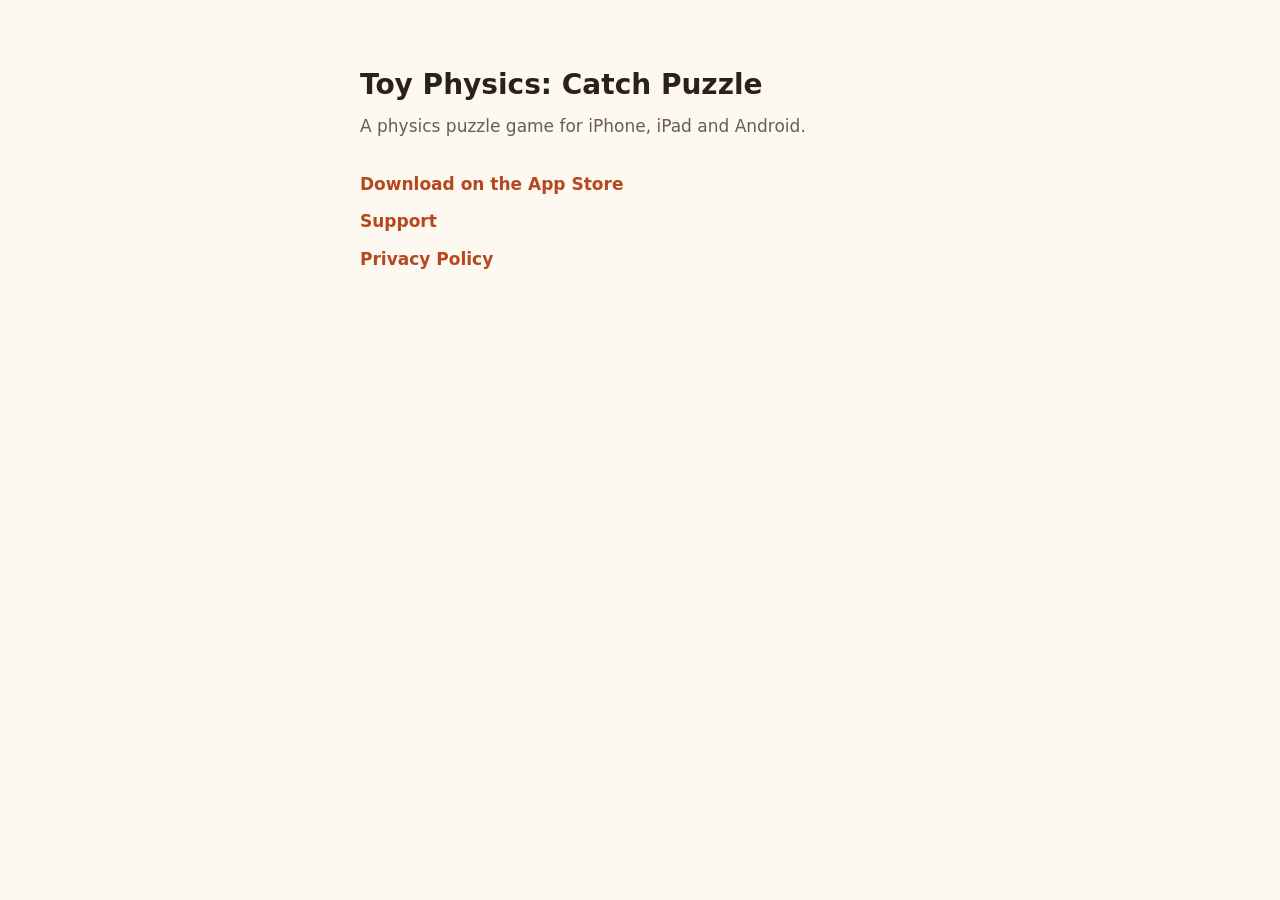
==== index.html @ 59cc870f "Add homepage" ====
<!doctype html>
<html lang="en">
<head>
<meta charset="utf-8">
<meta name="viewport" content="width=device-width, initial-scale=1">
<title>Toy Physics: Catch Puzzle</title>
<meta name="description" content="Toy Physics: Catch Puzzle, a physics puzzle game for iPhone, iPad and Android.">
<style>
  :root { --bg: #fdf8f0; --fg: #2b2118; --muted: #6b5d50; --link: #b5481f; }
  @media (prefers-color-scheme: dark) {
    :root { --bg: #1c1814; --fg: #f3ece2; --muted: #b3a697; --link: #f08a5d; }
  }
  body { margin: 0; background: var(--bg); color: var(--fg);
         font: 17px/1.5 system-ui, -apple-system, "Segoe UI", Roboto, sans-serif; }
  main { max-width: 560px; margin: 0 auto; padding: 64px 16px; }
  h1 { font-size: 28px; margin: 0 0 8px; }
  p { color: var(--muted); margin: 0 0 32px; }
  ul { list-style: none; padding: 0; margin: 0; }
  li { margin: 0 0 12px; }
  a { color: var(--link); font-weight: 600; text-decoration: none; }
  a:hover { text-decoration: underline; }
</style>
</head>
<body>
<main>
  <h1>Toy Physics: Catch Puzzle</h1>
  <p>A physics puzzle game for iPhone, iPad and Android.</p>
  <ul>
    <li><a href="https://apps.apple.com/us/app/toy-physics-catch-puzzle/id6809115657">Download on the App Store</a></li>
    <li><a href="https://sites.google.com/view/toyphysicshelp">Support</a></li>
    <li><a href="https://sites.google.com/view/toyphysics">Privacy Policy</a></li>
  </ul>
</main>
</body>
</html>
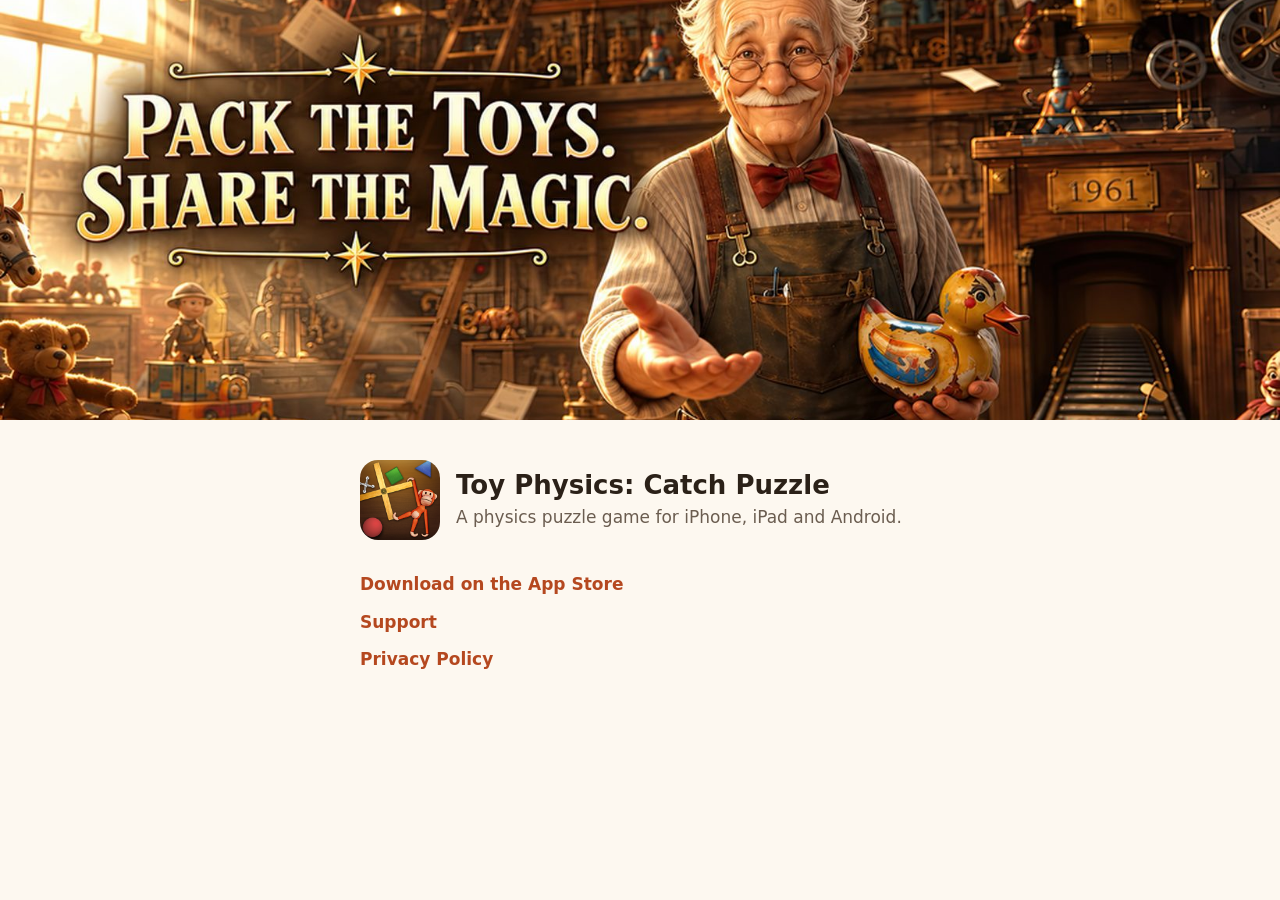
==== commit 8f097b50: "Homepage banner and icon" ====
--- a/index.html
+++ b/index.html
@@ -5,6 +5,10 @@
 <meta name="viewport" content="width=device-width, initial-scale=1">
 <title>Toy Physics: Catch Puzzle</title>
 <meta name="description" content="Toy Physics: Catch Puzzle, a physics puzzle game for iPhone, iPad and Android.">
+<link rel="icon" href="icon.png">
+<meta property="og:title" content="Toy Physics: Catch Puzzle">
+<meta property="og:description" content="Pack the toys. Share the magic.">
+<meta property="og:image" content="https://alexpapa1000.github.io/banner.jpg">
 <style>
   :root { --bg: #fdf8f0; --fg: #2b2118; --muted: #6b5d50; --link: #b5481f; }
   @media (prefers-color-scheme: dark) {
@@ -12,9 +16,12 @@
   }
   body { margin: 0; background: var(--bg); color: var(--fg);
          font: 17px/1.5 system-ui, -apple-system, "Segoe UI", Roboto, sans-serif; }
-  main { max-width: 560px; margin: 0 auto; padding: 64px 16px; }
-  h1 { font-size: 28px; margin: 0 0 8px; }
-  p { color: var(--muted); margin: 0 0 32px; }
+  .banner { display: block; width: 100%; max-height: 420px; object-fit: cover; }
+  main { max-width: 560px; margin: 0 auto; padding: 40px 16px 64px; }
+  header { display: flex; align-items: center; gap: 16px; margin: 0 0 32px; }
+  header img { width: 80px; height: 80px; border-radius: 18px; flex: none; }
+  h1 { font-size: 26px; line-height: 1.2; margin: 0 0 4px; }
+  header p { color: var(--muted); margin: 0; }
   ul { list-style: none; padding: 0; margin: 0; }
   li { margin: 0 0 12px; }
   a { color: var(--link); font-weight: 600; text-decoration: none; }
@@ -22,9 +29,15 @@
 </style>
 </head>
 <body>
+<img class="banner" src="banner.jpg" alt="The toymaker in his workshop: Pack the toys. Share the magic.">
 <main>
-  <h1>Toy Physics: Catch Puzzle</h1>
-  <p>A physics puzzle game for iPhone, iPad and Android.</p>
+  <header>
+    <img src="icon.png" alt="Toy Physics app icon">
+    <div>
+      <h1>Toy Physics: Catch Puzzle</h1>
+      <p>A physics puzzle game for iPhone, iPad and Android.</p>
+    </div>
+  </header>
   <ul>
     <li><a href="https://apps.apple.com/us/app/toy-physics-catch-puzzle/id6809115657">Download on the App Store</a></li>
     <li><a href="https://sites.google.com/view/toyphysicshelp">Support</a></li>
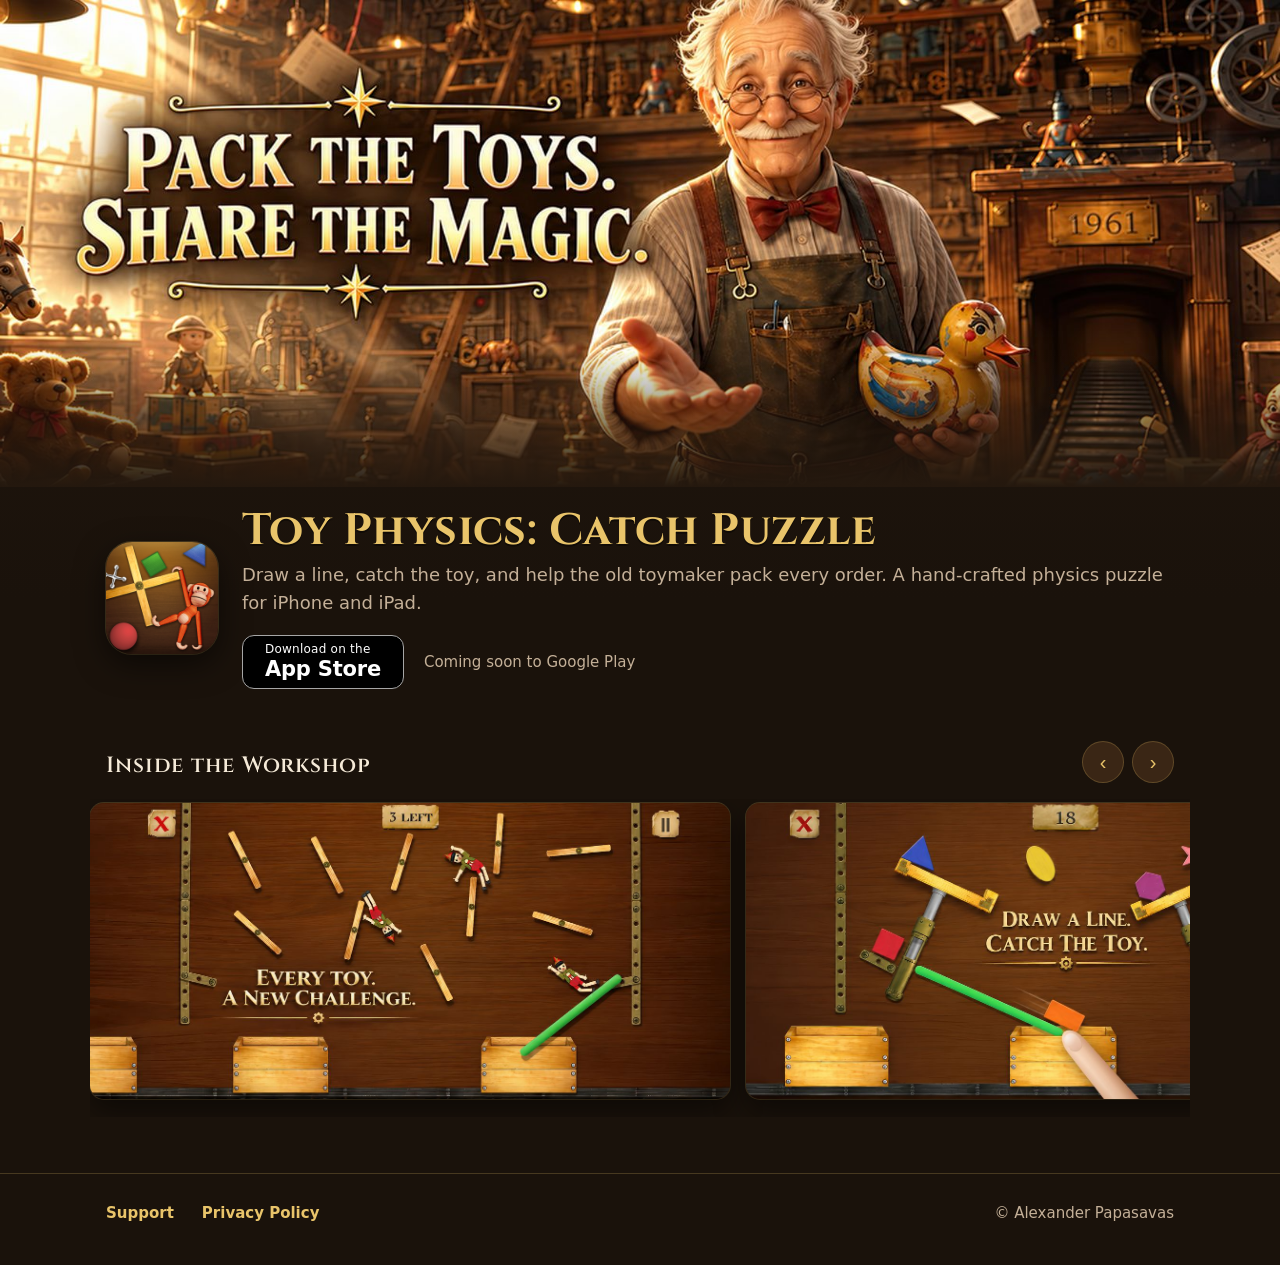
==== commit a362b5df: "Redesign homepage: full banner, screenshots strip, App Store link" ====
--- a/index.html
+++ b/index.html
@@ -4,45 +4,208 @@
 <meta charset="utf-8">
 <meta name="viewport" content="width=device-width, initial-scale=1">
 <title>Toy Physics: Catch Puzzle</title>
-<meta name="description" content="Toy Physics: Catch Puzzle, a physics puzzle game for iPhone, iPad and Android.">
+<meta name="description" content="Pack the toys. Share the magic. A hand-crafted physics puzzle game set in an old toymaker's workshop, for iPhone and iPad.">
 <link rel="icon" href="icon.png">
+<link rel="apple-touch-icon" href="icon.png">
 <meta property="og:title" content="Toy Physics: Catch Puzzle">
 <meta property="og:description" content="Pack the toys. Share the magic.">
 <meta property="og:image" content="https://alexpapa1000.github.io/banner.jpg">
+<meta name="theme-color" content="#1a120b">
+<link rel="preconnect" href="https://fonts.googleapis.com">
+<link rel="preconnect" href="https://fonts.gstatic.com" crossorigin>
+<link href="https://fonts.googleapis.com/css2?family=Cinzel:wght@600;700&display=swap" rel="stylesheet">
 <style>
-  :root { --bg: #fdf8f0; --fg: #2b2118; --muted: #6b5d50; --link: #b5481f; }
-  @media (prefers-color-scheme: dark) {
-    :root { --bg: #1c1814; --fg: #f3ece2; --muted: #b3a697; --link: #f08a5d; }
-  }
-  body { margin: 0; background: var(--bg); color: var(--fg);
-         font: 17px/1.5 system-ui, -apple-system, "Segoe UI", Roboto, sans-serif; }
-  .banner { display: block; width: 100%; max-height: 420px; object-fit: cover; }
-  main { max-width: 560px; margin: 0 auto; padding: 40px 16px 64px; }
-  header { display: flex; align-items: center; gap: 16px; margin: 0 0 32px; }
-  header img { width: 80px; height: 80px; border-radius: 18px; flex: none; }
-  h1 { font-size: 26px; line-height: 1.2; margin: 0 0 4px; }
-  header p { color: var(--muted); margin: 0; }
-  ul { list-style: none; padding: 0; margin: 0; }
-  li { margin: 0 0 12px; }
-  a { color: var(--link); font-weight: 600; text-decoration: none; }
-  a:hover { text-decoration: underline; }
+  :root {
+    --bg: #1a120b;
+    --bg-2: #24180e;
+    --wood: #3a2615;
+    --fg: #f5ead8;
+    --muted: #c4b098;
+    --gold: #e9c46a;
+    --gold-2: #c99a3d;
+    --line: rgba(233, 196, 106, .22);
+  }
+  * { box-sizing: border-box; }
+  html { -webkit-text-size-adjust: 100%; }
+  body {
+    margin: 0; color: var(--fg);
+    background:
+      radial-gradient(1200px 600px at 50% 0%, #3a2615 0%, transparent 70%),
+      linear-gradient(var(--bg-2), var(--bg) 600px);
+    background-color: var(--bg);
+    font: 17px/1.55 system-ui, -apple-system, "Segoe UI", Roboto, sans-serif;
+    min-height: 100vh;
+  }
+  a { color: var(--gold); }
+
+  /* --- hero: the banner whole, never cropped, fading into the page --- */
+  .hero { position: relative; max-width: 1640px; margin: 0 auto; }
+  .hero img { display: block; width: 100%; height: auto; aspect-ratio: 1640 / 624; }
+  .hero::after {
+    content: ""; position: absolute; inset: auto 0 0 0; height: 28%;
+    background: linear-gradient(transparent, var(--bg-2));
+    pointer-events: none;
+  }
+
+  .wrap { max-width: 1100px; margin: 0 auto; padding: 0 16px; }
+
+  /* --- title block --- */
+  .intro {
+    display: flex; align-items: center; gap: 24px;
+    margin: 0 auto; padding: 20px 0 44px; position: relative; z-index: 1;
+  }
+  .intro .icon {
+    width: 112px; height: 112px; border-radius: 26px; flex: none;
+    box-shadow: 0 10px 30px rgba(0,0,0,.55), 0 0 0 1px var(--line);
+  }
+  h1 {
+    font-family: Cinzel, Georgia, serif; font-weight: 700;
+    font-size: clamp(28px, 4.2vw, 44px); line-height: 1.1;
+    margin: 0 0 6px; letter-spacing: .01em;
+    color: var(--gold);
+    text-shadow: 0 2px 0 rgba(0,0,0,.4);
+  }
+  .intro > div { min-width: 0; }
+  .tagline { margin: 0 0 18px; color: var(--muted); font-size: 18px; }
+  .cta { display: flex; flex-wrap: wrap; align-items: center; gap: 14px 20px; }
+  .store-btn {
+    display: inline-flex; flex-direction: column; justify-content: center;
+    min-height: 54px; padding: 6px 22px;
+    background: #000; color: #fff; text-decoration: none;
+    border-radius: 12px; border: 1px solid #a6a6a6;
+    line-height: 1.15; transition: transform .15s, box-shadow .15s;
+  }
+  .store-btn small { font-size: 12px; letter-spacing: .02em; }
+  .store-btn span { font-size: 21px; font-weight: 600; letter-spacing: -.01em; }
+  .store-btn:hover { transform: translateY(-1px); box-shadow: 0 6px 18px rgba(0,0,0,.5); }
+  .soon { color: var(--muted); font-size: 15px; }
+
+  /* --- screenshots strip --- */
+  .shots { padding: 8px 0 56px; }
+  .shots-head {
+    display: flex; align-items: end; justify-content: space-between; gap: 16px;
+    margin-bottom: 16px;
+  }
+  h2 {
+    font-family: Cinzel, Georgia, serif; font-weight: 600;
+    font-size: 22px; margin: 0; color: var(--fg); letter-spacing: .04em;
+  }
+  .arrows { display: flex; gap: 8px; }
+  .arrows button {
+    width: 42px; height: 42px; border-radius: 50%;
+    border: 1px solid var(--line); background: var(--wood); color: var(--gold);
+    font-size: 20px; line-height: 1; cursor: pointer;
+  }
+  .arrows button:hover { background: #4a3119; }
+  .arrows button:disabled { opacity: .35; cursor: default; }
+  .strip {
+    display: flex; gap: 16px; overflow-x: auto;
+    scroll-snap-type: x mandatory; scroll-behavior: smooth;
+    padding: 4px 16px 18px; margin: 0 -16px;
+    scrollbar-width: thin; scrollbar-color: var(--gold-2) transparent;
+  }
+  .strip::-webkit-scrollbar { height: 8px; }
+  .strip::-webkit-scrollbar-thumb { background: var(--gold-2); border-radius: 4px; }
+  .strip figure {
+    margin: 0; flex: 0 0 min(78%, 640px); scroll-snap-align: start;
+    border-radius: 14px; overflow: hidden;
+    box-shadow: 0 12px 30px rgba(0,0,0,.5), 0 0 0 1px var(--line);
+    background: var(--wood);
+  }
+  .strip img { display: block; width: 100%; height: auto; aspect-ratio: 1344 / 621; }
+
+  /* --- footer --- */
+  footer {
+    border-top: 1px solid var(--line);
+    padding: 28px 0 40px; color: var(--muted); font-size: 15px;
+  }
+  footer .wrap { display: flex; flex-wrap: wrap; gap: 12px 28px; align-items: center; }
+  footer a { text-decoration: none; font-weight: 600; }
+  footer a:hover { text-decoration: underline; }
+  footer .copy { margin-left: auto; }
+
+  @media (max-width: 640px) {
+    .intro { flex-direction: column; align-items: flex-start; gap: 16px; padding-bottom: 32px; }
+    .intro .icon { width: 88px; height: 88px; border-radius: 20px; }
+    .arrows { display: none; }
+    .strip figure { flex-basis: 86%; }
+    footer .copy { margin-left: 0; width: 100%; }
+  }
+  @media (hover: none) { .arrows { display: none; } }
 </style>
 </head>
 <body>
-<img class="banner" src="banner.jpg" alt="The toymaker in his workshop: Pack the toys. Share the magic.">
-<main>
-  <header>
-    <img src="icon.png" alt="Toy Physics app icon">
+
+<div class="hero">
+  <img src="banner.jpg" width="1640" height="624"
+       alt="The old toymaker in his workshop, holding a wooden duck. Pack the toys. Share the magic.">
+</div>
+
+<main class="wrap">
+  <section class="intro">
+    <img class="icon" src="icon.png" width="112" height="112" alt="Toy Physics app icon">
     <div>
       <h1>Toy Physics: Catch Puzzle</h1>
-      <p>A physics puzzle game for iPhone, iPad and Android.</p>
+      <p class="tagline">Draw a line, catch the toy, and help the old toymaker pack every order.
+        A hand-crafted physics puzzle for iPhone and iPad.</p>
+      <div class="cta">
+        <a class="store-btn" href="https://apps.apple.com/us/app/toy-physics-catch-puzzle/id6809115657">
+          <small>Download on the</small><span>App Store</span>
+        </a>
+        <span class="soon">Coming soon to Google Play</span>
+      </div>
     </div>
-  </header>
-  <ul>
-    <li><a href="https://apps.apple.com/us/app/toy-physics-catch-puzzle/id6809115657">Download on the App Store</a></li>
-    <li><a href="https://sites.google.com/view/toyphysicshelp">Support</a></li>
-    <li><a href="https://sites.google.com/view/toyphysics">Privacy Policy</a></li>
-  </ul>
+  </section>
+
+  <section class="shots" aria-labelledby="shots-title">
+    <div class="shots-head">
+      <h2 id="shots-title">Inside the Workshop</h2>
+      <div class="arrows">
+        <button type="button" data-dir="-1" aria-label="Previous screenshot">&#8249;</button>
+        <button type="button" data-dir="1" aria-label="Next screenshot">&#8250;</button>
+      </div>
+    </div>
+    <div class="strip" id="strip" tabindex="0">
+      <figure><img src="shots/dolls.jpg" width="1344" height="621" alt="Every toy, a new challenge."></figure>
+      <figure><img src="shots/draw.jpg" width="1344" height="621" loading="lazy" alt="Draw a line. Catch the toy."></figure>
+      <figure><img src="shots/outsmart.jpg" width="1344" height="621" loading="lazy" alt="Outsmart the contraptions."></figure>
+      <figure><img src="shots/leaderboard.jpg" width="1344" height="621" loading="lazy" alt="Climb the toymaker leaderboard."></figure>
+      <figure><img src="shots/level_select.jpg" width="1344" height="621" loading="lazy" alt="Choose a level and earn stars."></figure>
+      <figure><img src="shots/store.jpg" width="1344" height="621" loading="lazy" alt="The Toy Physics main menu."></figure>
+    </div>
+  </section>
 </main>
+
+<footer>
+  <div class="wrap">
+    <a href="https://sites.google.com/view/toyphysicshelp">Support</a>
+    <a href="https://sites.google.com/view/toyphysics">Privacy Policy</a>
+    <span class="copy">&copy; Alexander Papasavas</span>
+  </div>
+</footer>
+
+<script>
+  (function () {
+    var strip = document.getElementById('strip');
+    var buttons = document.querySelectorAll('.arrows button');
+    function step() {
+      var f = strip.querySelector('figure');
+      return f ? f.getBoundingClientRect().width + 16 : strip.clientWidth;
+    }
+    function update() {
+      var max = strip.scrollWidth - strip.clientWidth - 2;
+      buttons[0].disabled = strip.scrollLeft <= 2;
+      buttons[1].disabled = strip.scrollLeft >= max;
+    }
+    buttons.forEach(function (b) {
+      b.addEventListener('click', function () {
+        strip.scrollBy({ left: step() * Number(b.dataset.dir), behavior: 'smooth' });
+      });
+    });
+    strip.addEventListener('scroll', update, { passive: true });
+    window.addEventListener('resize', update);
+    update();
+  })();
+</script>
 </body>
 </html>
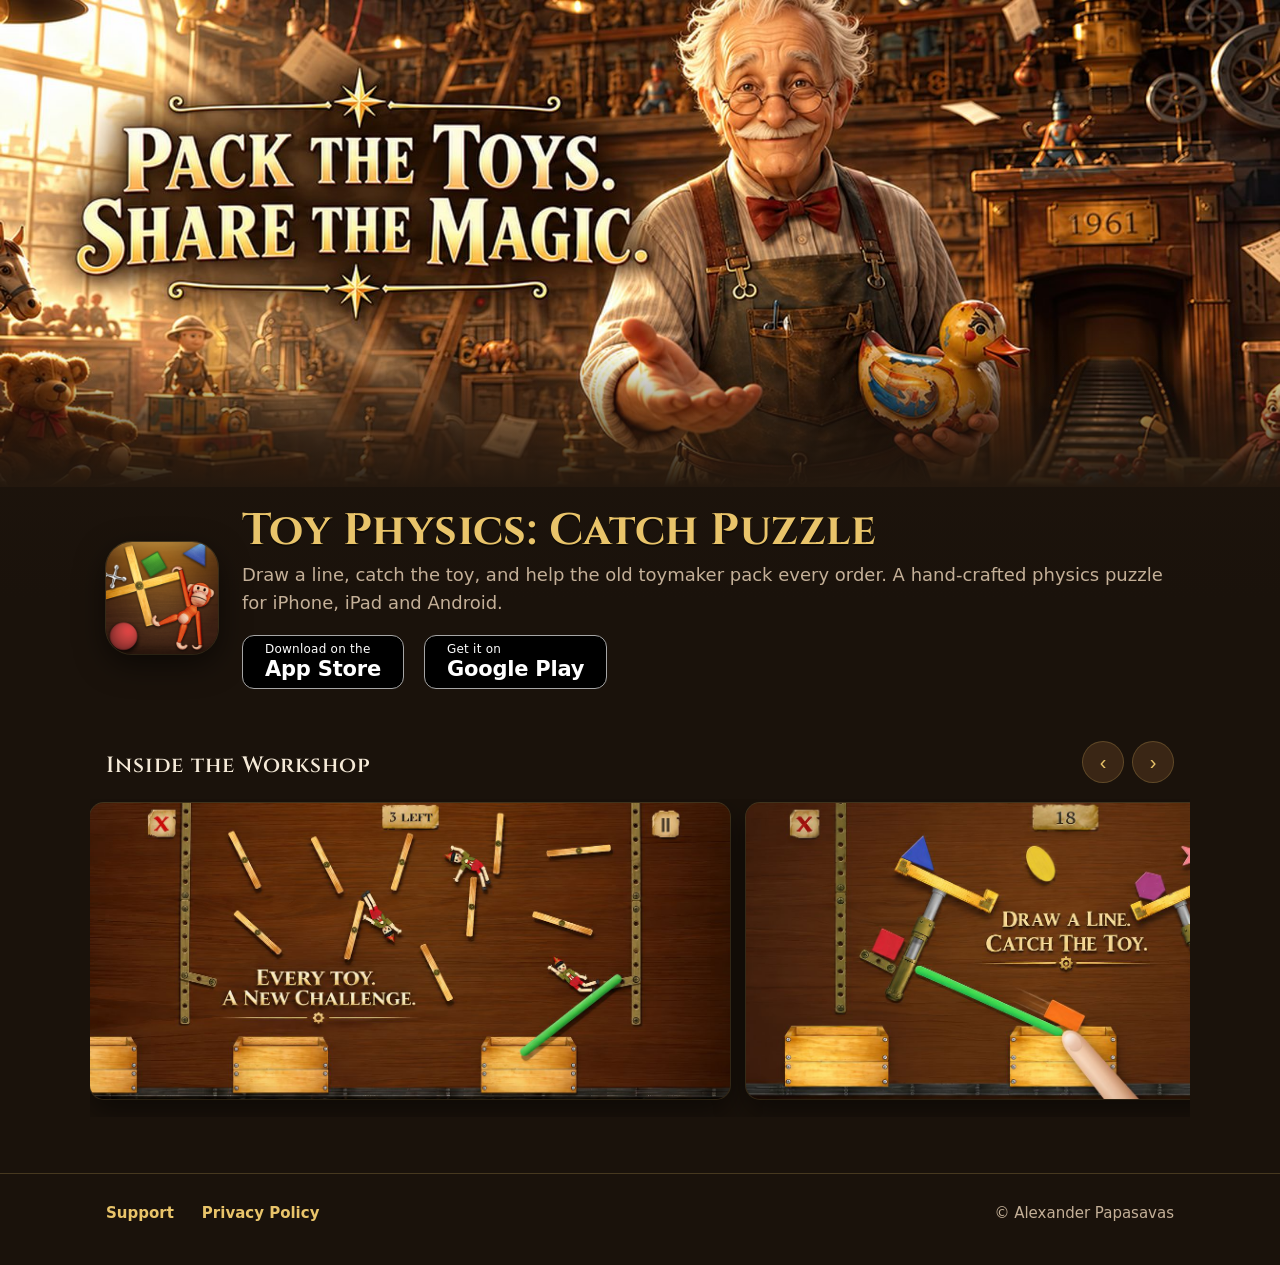
==== commit d8f303e5: "Google Play is live: add its store button, mention Android Co-Authored-By: Claude Opus 5.5 <noreply@" ====
--- a/index.html
+++ b/index.html
@@ -4,7 +4,7 @@
 <meta charset="utf-8">
 <meta name="viewport" content="width=device-width, initial-scale=1">
 <title>Toy Physics: Catch Puzzle</title>
-<meta name="description" content="Pack the toys. Share the magic. A hand-crafted physics puzzle game set in an old toymaker's workshop, for iPhone and iPad.">
+<meta name="description" content="Pack the toys. Share the magic. A hand-crafted physics puzzle game set in an old toymaker's workshop, for iPhone, iPad and Android.">
 <link rel="icon" href="icon.png">
 <link rel="apple-touch-icon" href="icon.png">
 <meta property="og:title" content="Toy Physics: Catch Puzzle">
@@ -78,7 +78,6 @@
   .store-btn small { font-size: 12px; letter-spacing: .02em; }
   .store-btn span { font-size: 21px; font-weight: 600; letter-spacing: -.01em; }
   .store-btn:hover { transform: translateY(-1px); box-shadow: 0 6px 18px rgba(0,0,0,.5); }
-  .soon { color: var(--muted); font-size: 15px; }
 
   /* --- screenshots strip --- */
   .shots { padding: 8px 0 56px; }
@@ -147,12 +146,14 @@
     <div>
       <h1>Toy Physics: Catch Puzzle</h1>
       <p class="tagline">Draw a line, catch the toy, and help the old toymaker pack every order.
-        A hand-crafted physics puzzle for iPhone and iPad.</p>
+        A hand-crafted physics puzzle for iPhone, iPad and Android.</p>
       <div class="cta">
         <a class="store-btn" href="https://apps.apple.com/us/app/toy-physics-catch-puzzle/id6809115657">
           <small>Download on the</small><span>App Store</span>
         </a>
-        <span class="soon">Coming soon to Google Play</span>
+        <a class="store-btn" href="https://play.google.com/store/apps/details?id=com.toyphysics.toyphysics">
+          <small>Get it on</small><span>Google Play</span>
+        </a>
       </div>
     </div>
   </section>
